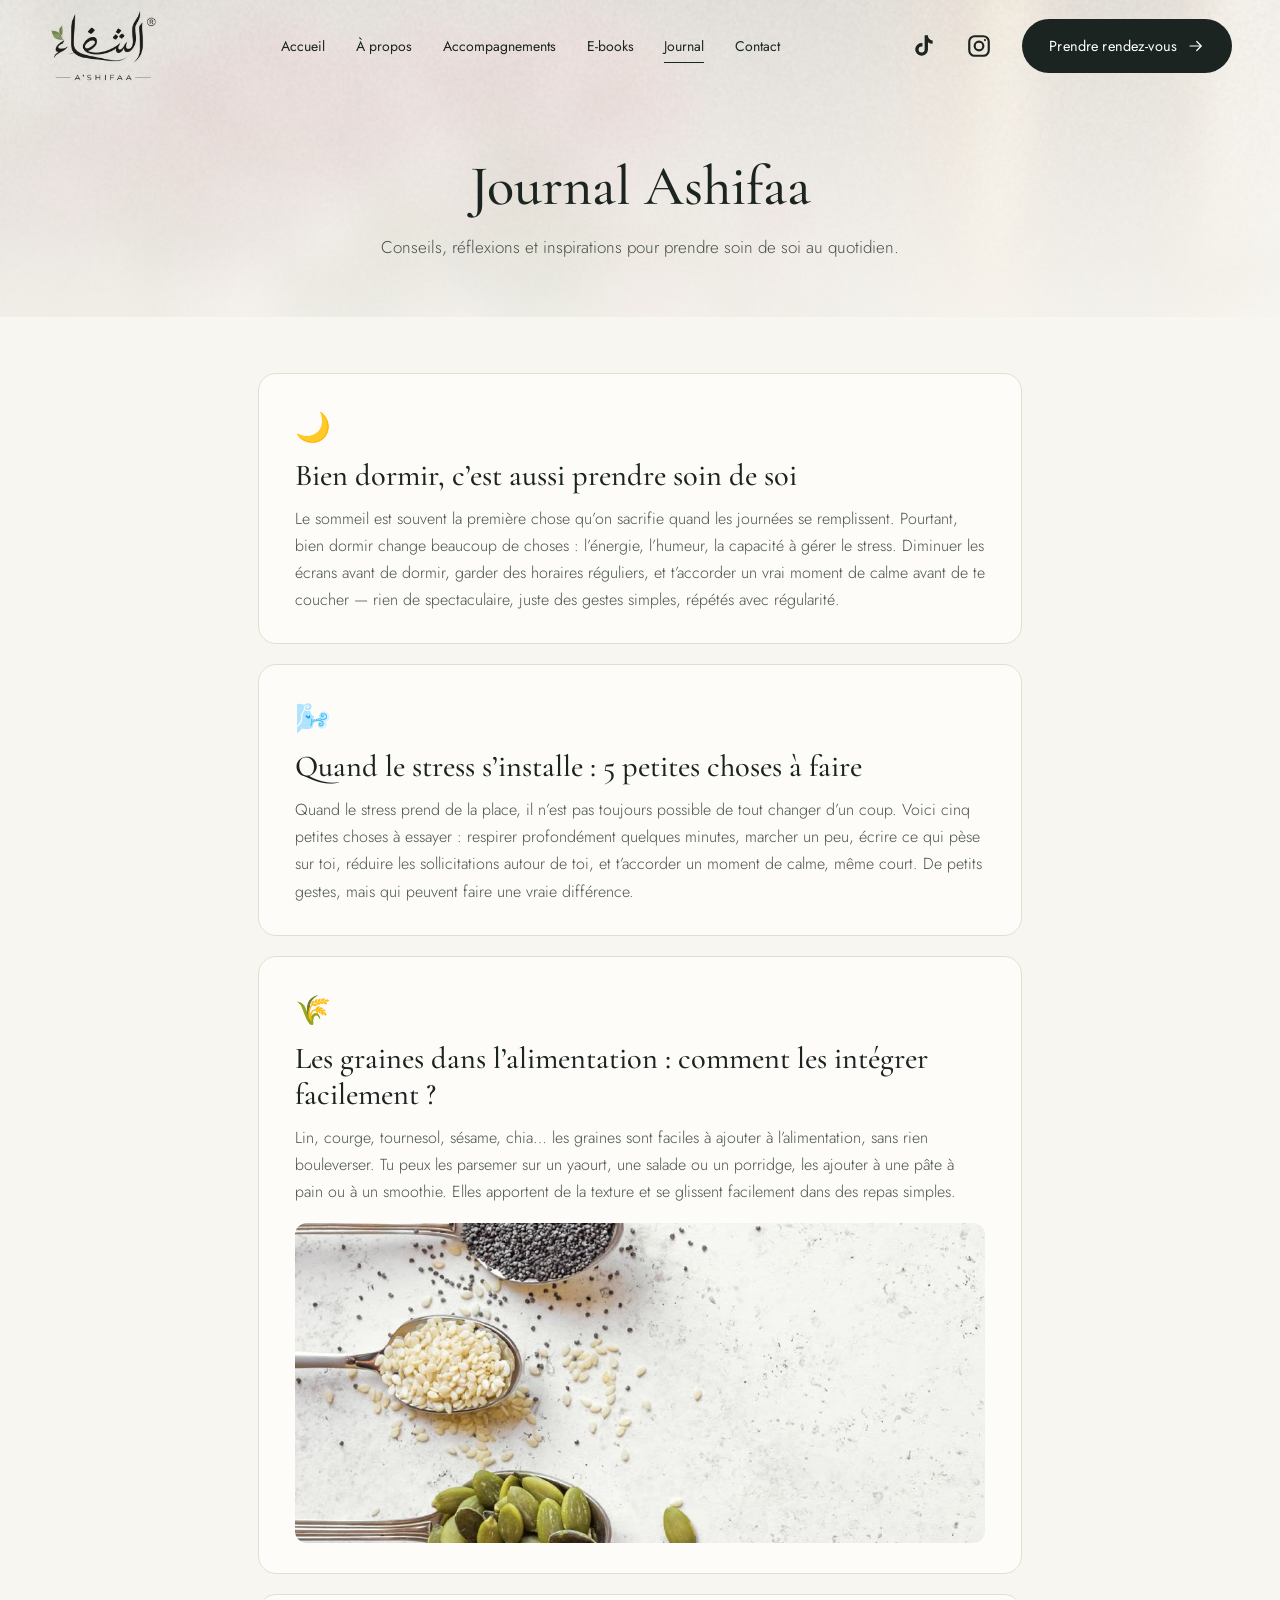
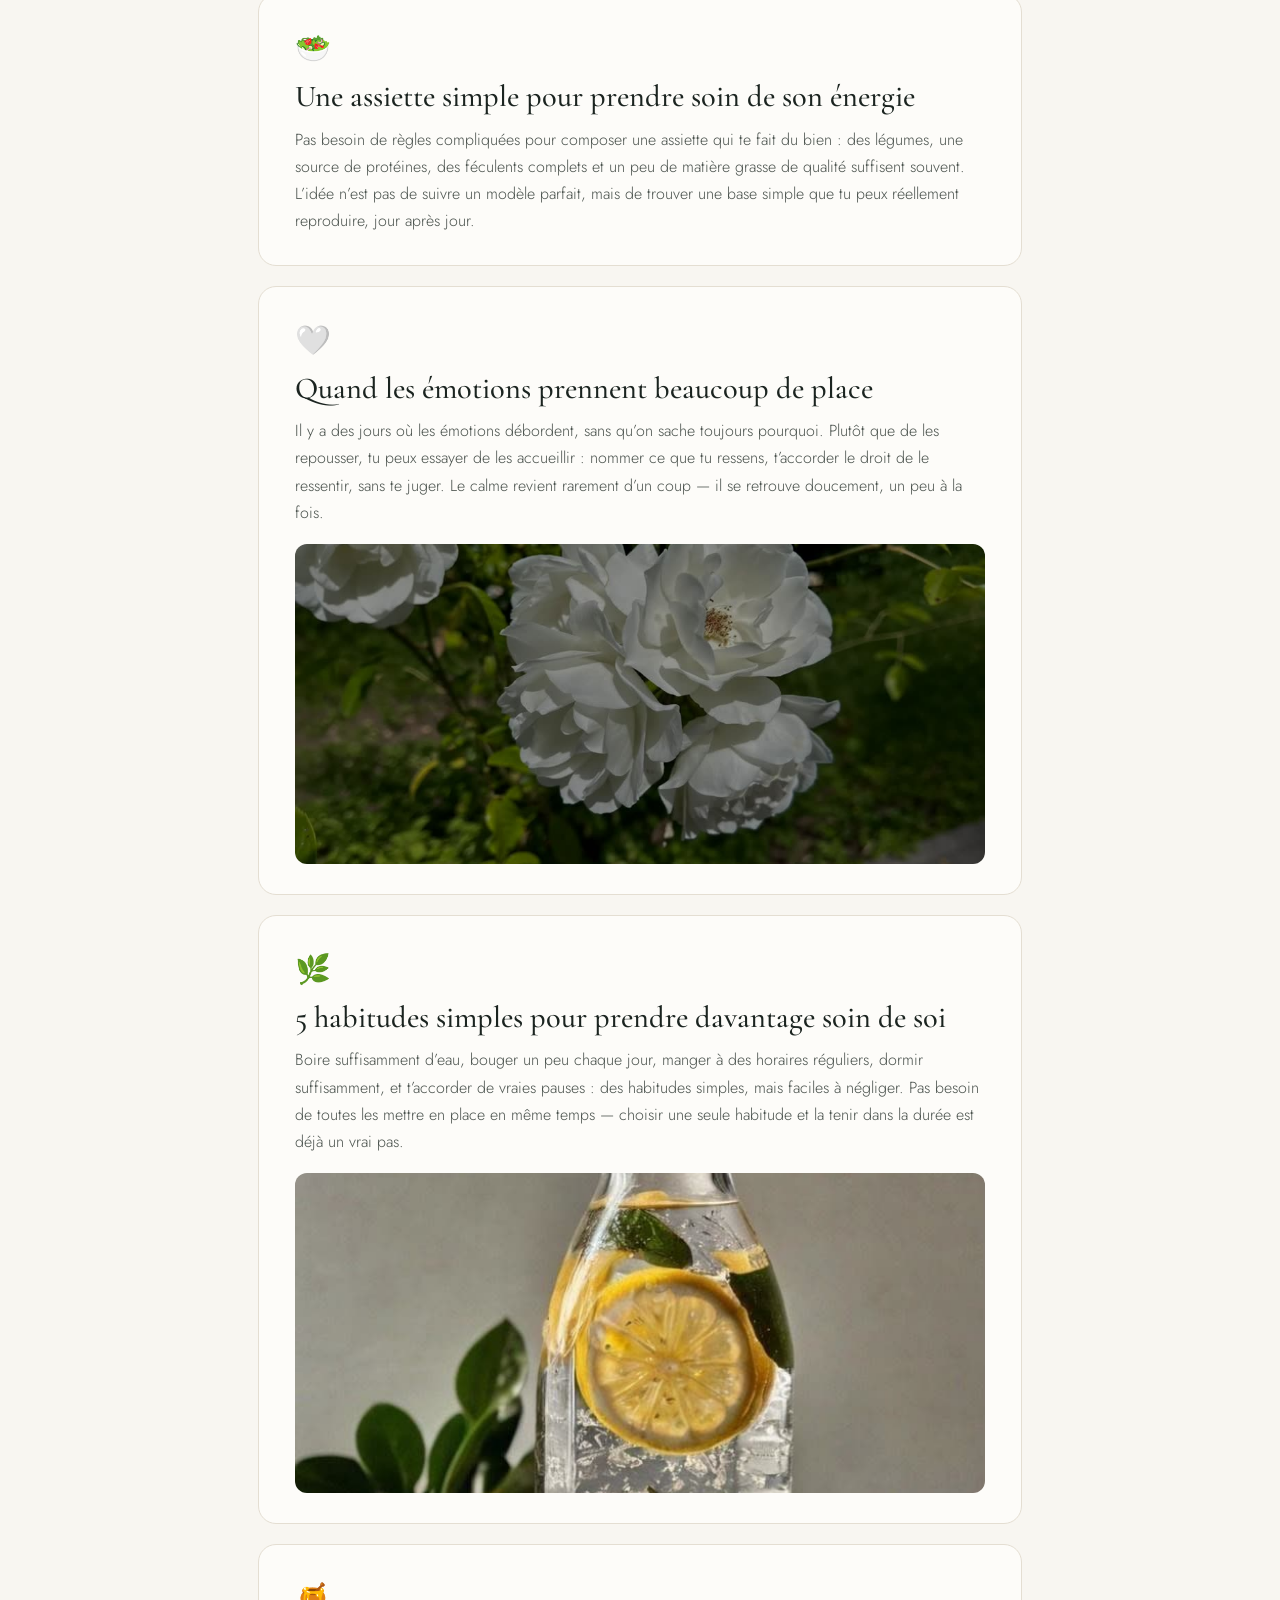
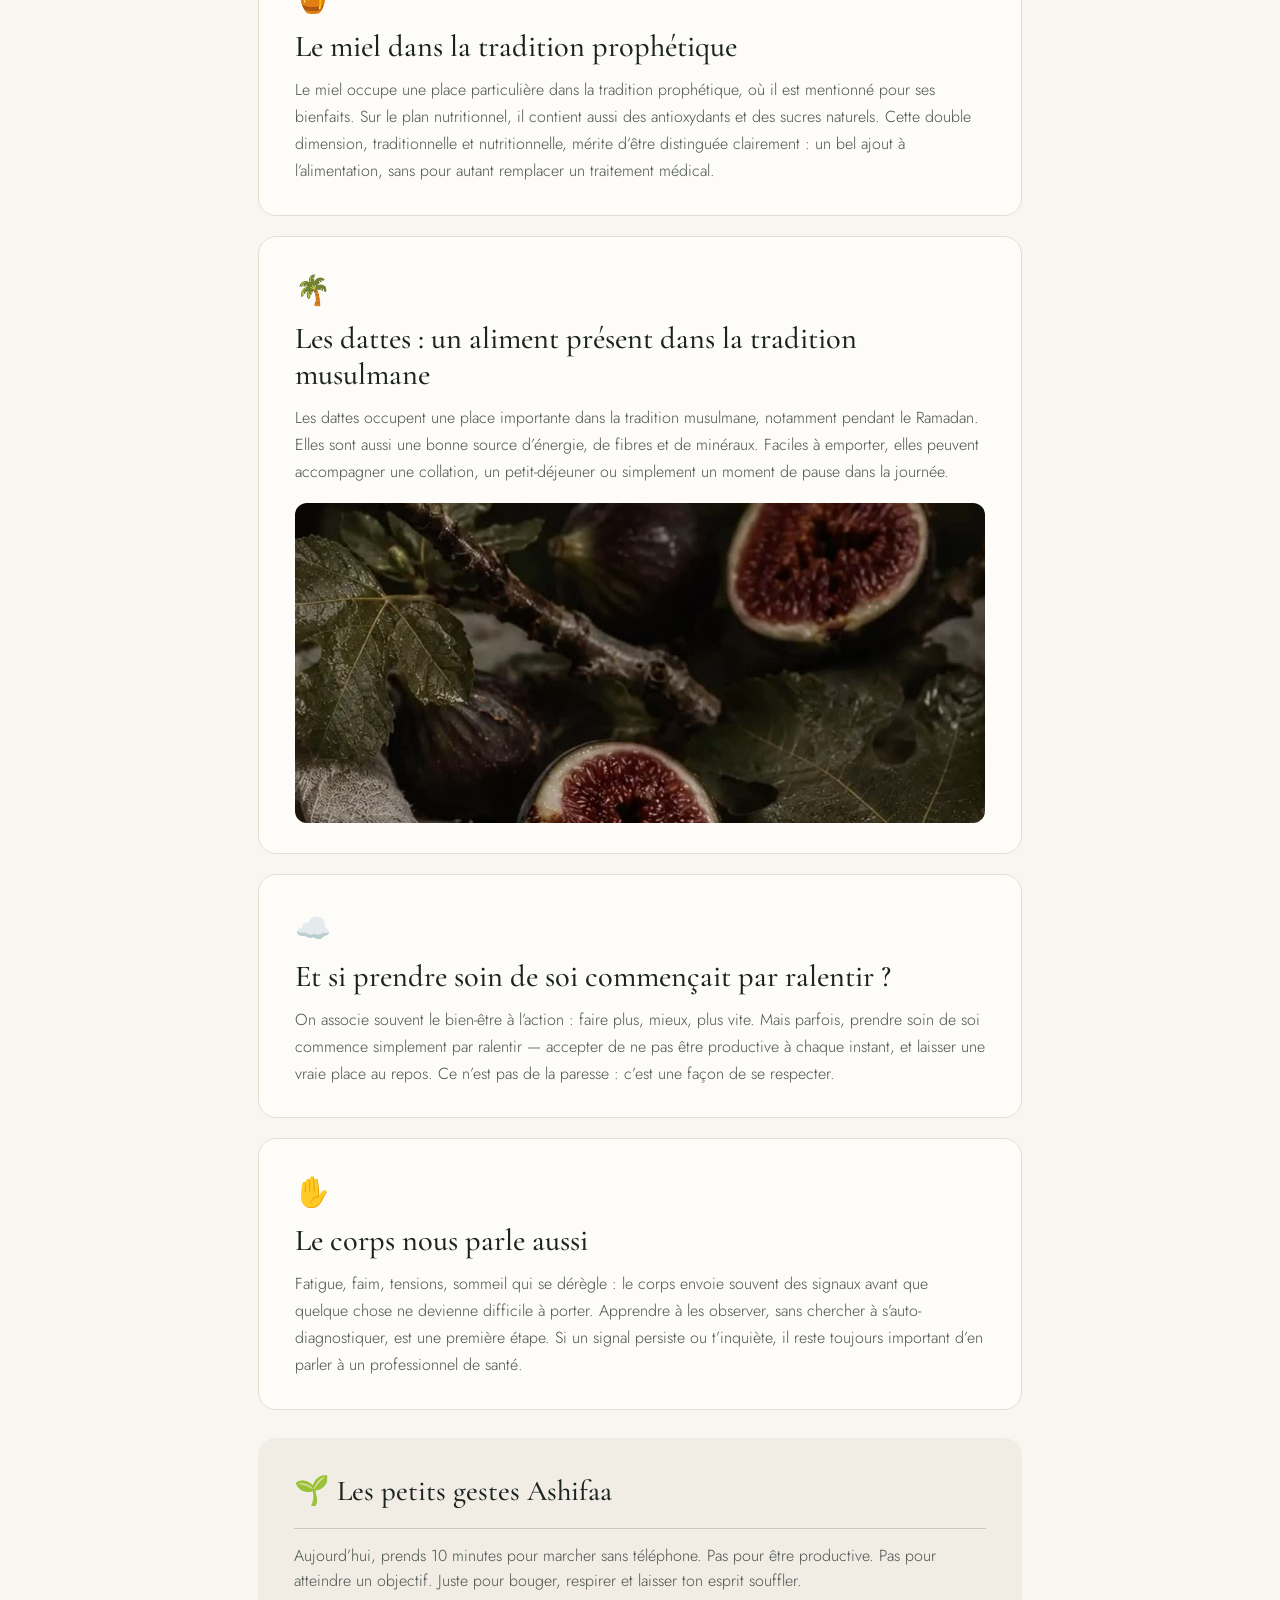
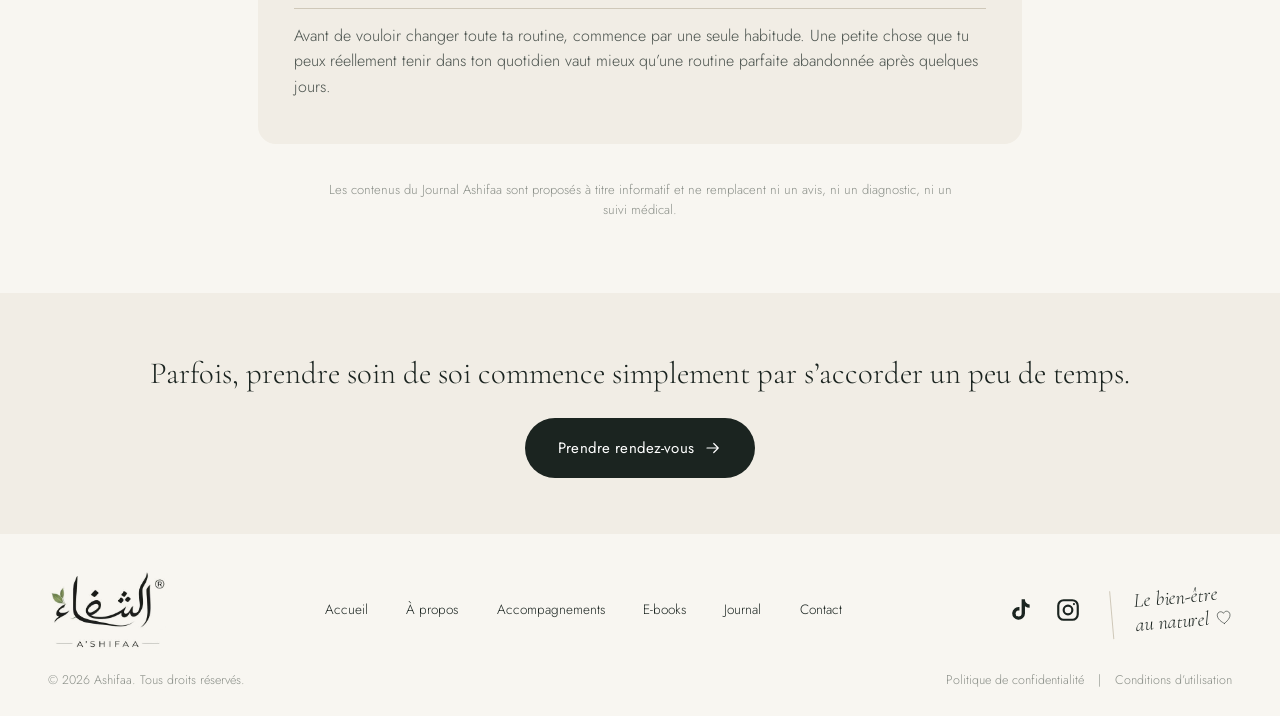
==== journal.html @ 9ef180a4 "Refonte inspirée des retours cliente : pages intérieures, journal, tarifs retirés, à distance unique" ====
<!DOCTYPE html>
<html lang="fr">
<head>
  <meta charset="utf-8">
  <meta name="viewport" content="width=device-width, initial-scale=1">
  <title>Journal — A'SHIFAA</title>
  <meta name="description" content="Conseils, réflexions et petits gestes pour prendre soin de soi au quotidien.">
  <meta name="theme-color" content="#f8f6f1">
  <meta property="og:type" content="website">
  <meta property="og:locale" content="fr_FR">
  <meta property="og:title" content="Journal — A'SHIFAA">
  <meta property="og:description" content="Et si prendre soin de toi commençait ici ? Un espace de bien-être féminin inspiré par la foi et la médecine prophétique.">
  <meta property="og:image" content="Assets/web/hero-wall-m.jpg">
  <link rel="icon" href="Assets/web/logo.png">
  <link rel="preconnect" href="https://fonts.googleapis.com">
  <link rel="preconnect" href="https://fonts.gstatic.com" crossorigin>
  <link href="https://fonts.googleapis.com/css2?family=Cormorant+Garamond:ital,wght@0,400;0,500;0,600;1,400;1,500&family=Jost:wght@300;400;500&display=swap" rel="stylesheet">
  <link rel="stylesheet" href="css/style.css">
  <script>document.documentElement.classList.add('js')</script>
</head>
<body>

<!-- Sprite d'icônes minimalistes (trait fin) -->
<svg width="0" height="0" style="position:absolute" aria-hidden="true" focusable="false">
  <defs>
    <symbol id="i-leaf" viewBox="0 0 48 48" fill="none" stroke="currentColor" stroke-width="1.5" stroke-linecap="round" stroke-linejoin="round"><path d="M38 8C20 8 9 17 9 29c0 4 2 8 5 10 12 0 24-8 24-31z"/><path d="M12 38C18 26 26 18 34 13"/><path d="M22 24l-2-6M26 20l5-1"/></symbol>
    <symbol id="i-lotus" viewBox="0 0 48 48" fill="none" stroke="currentColor" stroke-width="1.5" stroke-linecap="round" stroke-linejoin="round"><path d="M24 36c-5-3-8-8-8-14 3 1 6 4 8 8 2-4 5-7 8-8 0 6-3 11-8 14z"/><path d="M24 30c-2-6-1-12 0-18 1 6 2 12 0 18z"/><path d="M16 22c-4 0-8 2-11 6 4 4 9 6 15 6M32 22c4 0 8 2 11 6-4 4-9 6-15 6"/></symbol>
    <symbol id="i-moon" viewBox="0 0 48 48" fill="none" stroke="currentColor" stroke-width="1.5" stroke-linecap="round" stroke-linejoin="round"><path d="M32 9c-9 2-15 9-15 18 0 8 6 14 14 14 4 0 7-1 10-3-3 1-6 1-9 0C23 36 19 30 20 23c1-6 5-11 12-14z"/></symbol>
    <symbol id="i-heart" viewBox="0 0 48 48" fill="none" stroke="currentColor" stroke-width="1.5" stroke-linecap="round" stroke-linejoin="round"><path d="M24 40S7 30 7 18c0-6 4-10 9-10 3.500 0 6.500 2 8 5 1.500-3 4.500-5 8-5 5 0 9 4 9 10 0 12-17 22-17 22z"/></symbol>
    <symbol id="i-diamond" viewBox="0 0 48 48" fill="none" stroke="currentColor" stroke-width="1.5" stroke-linecap="round" stroke-linejoin="round"><path d="M14 8h20l8 11-18 22L6 19z"/><path d="M6 19h36M18 8l-4 11 10 22 10-22-4-11M14 19l10 22"/></symbol>
    <symbol id="i-pin" viewBox="0 0 48 48" fill="none" stroke="currentColor" stroke-width="1.5" stroke-linecap="round" stroke-linejoin="round"><path d="M24 44S10 30 10 20a14 14 0 0128 0c0 10-14 24-14 24z"/><circle cx="24" cy="20" r="5"/></symbol>
    <symbol id="i-arrow" viewBox="0 0 24 24" fill="none" stroke="currentColor" stroke-width="1.6" stroke-linecap="round" stroke-linejoin="round"><path d="M4 12h15M13 6l6 6-6 6"/></symbol>
    <symbol id="i-chev-l" viewBox="0 0 24 24" fill="none" stroke="currentColor" stroke-width="1.6" stroke-linecap="round" stroke-linejoin="round"><path d="M15 5l-7 7 7 7"/></symbol>
    <symbol id="i-chev-r" viewBox="0 0 24 24" fill="none" stroke="currentColor" stroke-width="1.6" stroke-linecap="round" stroke-linejoin="round"><path d="M9 5l7 7-7 7"/></symbol>
    <symbol id="i-play" viewBox="0 0 24 24" fill="none" stroke="currentColor" stroke-width="1.4" stroke-linecap="round" stroke-linejoin="round"><circle cx="12" cy="12" r="10"/><path d="M10 8.500l5 3.500-5 3.500z" fill="currentColor"/></symbol>
    <symbol id="i-check" viewBox="0 0 24 24" fill="none" stroke="currentColor" stroke-width="2" stroke-linecap="round" stroke-linejoin="round"><path d="M5 12.500l4.500 4.500L19 7.500"/></symbol>
    <symbol id="i-tiktok" viewBox="0 0 24 24" fill="currentColor"><path d="M16.600 2h-3.100v13.200a2.800 2.800 0 11-2.800-2.800c.3 0 .6 0 .8.100V9.300a5.900 5.900 0 105.100 5.900V8.600a7.500 7.500 0 004.300 1.400V6.900a4.400 4.400 0 01-4.300-4.900z"/></symbol>
    <symbol id="i-instagram" viewBox="0 0 24 24" fill="none" stroke="currentColor" stroke-width="2" stroke-linecap="round" stroke-linejoin="round"><rect x="3" y="3" width="18" height="18" rx="5"/><circle cx="12" cy="12" r="4"/><circle cx="17.500" cy="6.500" r="1" fill="currentColor" stroke="none"/></symbol>
    <symbol id="i-star" viewBox="0 0 24 24" fill="currentColor"><path d="M12 2.500l2.900 6.100 6.600.8-4.900 4.600 1.300 6.600L12 17.300l-5.900 3.300 1.300-6.600L2.500 9.400l6.600-.8z"/></symbol>
  </defs>
</svg>

<a class="skip-link" href="#contenu">Aller au contenu</a>

<!-- ================= HEADER ================= -->
<header class="site-header" id="header">
  <div class="header__inner">
    <a class="brand" href="index.html" aria-label="A'SHIFAA — retour à l'accueil">
      <img src="Assets/web/logo.png" alt="A'SHIFAA" width="365" height="256">
    </a>

    <nav class="nav" id="nav" aria-label="Navigation principale">
      <ul class="nav__list">
        <li><a href="index.html">Accueil</a></li>
        <li><a href="a-propos.html">À propos</a></li>
        <li><a href="accompagnements.html">Accompagnements</a></li>
        <li><a href="ebooks.html">E-books</a></li>
        <li><a href="journal.html" class="is-active" aria-current="page">Journal</a></li>
        <li><a href="contact.html">Contact</a></li>
      </ul>
      <a class="btn btn--dark nav__cta" href="index.html#rendez-vous">Prendre rendez-vous <svg class="ico" aria-hidden="true"><use href="#i-arrow"/></svg></a>
    </nav>

    <div class="header__right">
      <a class="social" href="https://www.tiktok.com/" target="_blank" rel="noopener" aria-label="TikTok"><svg class="ico" aria-hidden="true"><use href="#i-tiktok"/></svg></a>
      <a class="social" href="https://www.instagram.com/" target="_blank" rel="noopener" aria-label="Instagram"><svg class="ico" aria-hidden="true"><use href="#i-instagram"/></svg></a>
      <a class="btn btn--dark header__cta" href="index.html#rendez-vous">Prendre rendez-vous <svg class="ico" aria-hidden="true"><use href="#i-arrow"/></svg></a>
      <button class="burger" id="burger" type="button" aria-label="Ouvrir le menu" aria-expanded="false" aria-controls="nav">
        <span></span><span></span><span></span>
      </button>
    </div>
  </div>
</header>

<main id="contenu">
<section class="page-hero">
  <img class="page-hero__bg" src="Assets/web/fleurs-floues.jpg" alt="">
  <h1>Journal Ashifaa</h1>
  <p>Conseils, réflexions et inspirations pour prendre soin de soi au quotidien.</p>
</section>
<div class="container page page--narrow">
<div class="articles"><article class="article reveal" id="sommeil"><span class="article__emoji" aria-hidden="true">🌙</span><h2>Bien dormir, c’est aussi prendre soin de soi</h2><p>Le sommeil est souvent la première chose qu’on sacrifie quand les journées se remplissent. Pourtant, bien dormir change beaucoup de choses : l’énergie, l’humeur, la capacité à gérer le stress. Diminuer les écrans avant de dormir, garder des horaires réguliers, et t’accorder un vrai moment de calme avant de te coucher — rien de spectaculaire, juste des gestes simples, répétés avec régularité.</p></article><article class="article reveal" id="stress"><span class="article__emoji" aria-hidden="true">🌬️</span><h2>Quand le stress s’installe : 5 petites choses à faire</h2><p>Quand le stress prend de la place, il n’est pas toujours possible de tout changer d’un coup. Voici cinq petites choses à essayer : respirer profondément quelques minutes, marcher un peu, écrire ce qui pèse sur toi, réduire les sollicitations autour de toi, et t’accorder un moment de calme, même court. De petits gestes, mais qui peuvent faire une vraie différence.</p></article><article class="article reveal" id="graines"><span class="article__emoji" aria-hidden="true">🌾</span><h2>Les graines dans l’alimentation : comment les intégrer facilement ?</h2><p>Lin, courge, tournesol, sésame, chia… les graines sont faciles à ajouter à l’alimentation, sans rien bouleverser. Tu peux les parsemer sur un yaourt, une salade ou un porridge, les ajouter à une pâte à pain ou à un smoothie. Elles apportent de la texture et se glissent facilement dans des repas simples.</p><img src="Assets/web/graines-cuilleres.jpg" alt="" loading="lazy"></article><article class="article reveal" id="assiette"><span class="article__emoji" aria-hidden="true">🥗</span><h2>Une assiette simple pour prendre soin de son énergie</h2><p>Pas besoin de règles compliquées pour composer une assiette qui te fait du bien : des légumes, une source de protéines, des féculents complets et un peu de matière grasse de qualité suffisent souvent. L’idée n’est pas de suivre un modèle parfait, mais de trouver une base simple que tu peux réellement reproduire, jour après jour.</p></article><article class="article reveal" id="emotions"><span class="article__emoji" aria-hidden="true">🤍</span><h2>Quand les émotions prennent beaucoup de place</h2><p>Il y a des jours où les émotions débordent, sans qu’on sache toujours pourquoi. Plutôt que de les repousser, tu peux essayer de les accueillir : nommer ce que tu ressens, t’accorder le droit de le ressentir, sans te juger. Le calme revient rarement d’un coup — il se retrouve doucement, un peu à la fois.</p><img src="Assets/web/roses-blanches.jpg" alt="" loading="lazy"></article><article class="article reveal" id="habitudes"><span class="article__emoji" aria-hidden="true">🌿</span><h2>5 habitudes simples pour prendre davantage soin de soi</h2><p>Boire suffisamment d’eau, bouger un peu chaque jour, manger à des horaires réguliers, dormir suffisamment, et t’accorder de vraies pauses : des habitudes simples, mais faciles à négliger. Pas besoin de toutes les mettre en place en même temps — choisir une seule habitude et la tenir dans la durée est déjà un vrai pas.</p><img src="Assets/web/eau-citron.jpg" alt="" loading="lazy"></article><article class="article reveal" id="miel"><span class="article__emoji" aria-hidden="true">🍯</span><h2>Le miel dans la tradition prophétique</h2><p>Le miel occupe une place particulière dans la tradition prophétique, où il est mentionné pour ses bienfaits. Sur le plan nutritionnel, il contient aussi des antioxydants et des sucres naturels. Cette double dimension, traditionnelle et nutritionnelle, mérite d’être distinguée clairement : un bel ajout à l’alimentation, sans pour autant remplacer un traitement médical.</p></article><article class="article reveal" id="dattes"><span class="article__emoji" aria-hidden="true">🌴</span><h2>Les dattes : un aliment présent dans la tradition musulmane</h2><p>Les dattes occupent une place importante dans la tradition musulmane, notamment pendant le Ramadan. Elles sont aussi une bonne source d’énergie, de fibres et de minéraux. Faciles à emporter, elles peuvent accompagner une collation, un petit-déjeuner ou simplement un moment de pause dans la journée.</p><img src="Assets/web/figues.jpg" alt="" loading="lazy"></article><article class="article reveal" id="ralentir"><span class="article__emoji" aria-hidden="true">☁️</span><h2>Et si prendre soin de soi commençait par ralentir ?</h2><p>On associe souvent le bien-être à l’action : faire plus, mieux, plus vite. Mais parfois, prendre soin de soi commence simplement par ralentir — accepter de ne pas être productive à chaque instant, et laisser une vraie place au repos. Ce n’est pas de la paresse : c’est une façon de se respecter.</p></article><article class="article reveal" id="corps"><span class="article__emoji" aria-hidden="true">✋</span><h2>Le corps nous parle aussi</h2><p>Fatigue, faim, tensions, sommeil qui se dérègle : le corps envoie souvent des signaux avant que quelque chose ne devienne difficile à porter. Apprendre à les observer, sans chercher à s’auto-diagnostiquer, est une première étape. Si un signal persiste ou t’inquiète, il reste toujours important d’en parler à un professionnel de santé.</p></article></div>
<section class="gestes reveal" aria-labelledby="gestes-t"><h2 id="gestes-t">🌱 Les petits gestes Ashifaa</h2>
<p>Aujourd’hui, prends 10 minutes pour marcher sans téléphone. Pas pour être productive. Pas pour atteindre un objectif. Juste pour bouger, respirer et laisser ton esprit souffler.</p>
<p>Avant de vouloir changer toute ta routine, commence par une seule habitude. Une petite chose que tu peux réellement tenir dans ton quotidien vaut mieux qu’une routine parfaite abandonnée après quelques jours.</p></section>
<p class="disclaimer">Les contenus du Journal Ashifaa sont proposés à titre informatif et ne remplacent ni un avis, ni un diagnostic, ni un suivi médical.</p>
</div><section class="cta-band"><p class="reveal">Parfois, prendre soin de soi commence simplement par s’accorder un peu de temps.</p><a class="btn btn--dark btn--lg" href="index.html#rendez-vous">Prendre rendez-vous <svg class="ico" aria-hidden="true"><use href="#i-arrow"/></svg></a></section>
</main>

<!-- ================= FOOTER ================= -->
<footer class="footer" id="contact">
  <div class="footer__top container">
    <a class="brand brand--footer" href="index.html" aria-label="A'SHIFAA — retour à l'accueil">
      <img src="Assets/web/logo.png" alt="A'SHIFAA" width="365" height="256" loading="lazy">
    </a>
    <nav class="footer__nav" aria-label="Navigation du pied de page">
      <a href="index.html">Accueil</a>
      <a href="a-propos.html">À propos</a>
      <a href="accompagnements.html">Accompagnements</a>
      <a href="ebooks.html">E-books</a>
      <a href="journal.html">Journal</a>
      <a href="contact.html">Contact</a>
    </nav>
    <div class="footer__right">
      <div class="footer__social">
        <a class="social" href="https://www.tiktok.com/" target="_blank" rel="noopener" aria-label="TikTok"><svg class="ico" aria-hidden="true"><use href="#i-tiktok"/></svg></a>
        <a class="social" href="https://www.instagram.com/" target="_blank" rel="noopener" aria-label="Instagram"><svg class="ico" aria-hidden="true"><use href="#i-instagram"/></svg></a>
      </div>
      <p class="footer__tag">Le bien-être<br>au naturel <svg class="ico ico--heart" aria-hidden="true"><use href="#i-heart"/></svg></p>
    </div>
  </div>
  <div class="footer__bottom container">
    <p>© 2026 Ashifaa. Tous droits réservés.</p>
    <p class="footer__legal"><a href="#">Politique de confidentialité</a><span aria-hidden="true">|</span><a href="#">Conditions d’utilisation</a></p>
  </div>
</footer>

<script src="js/main.js"></script>
</body>
</html>
---- css/style.css ----
/* ==========================================================
   A'SHIFAA — Homepage
   Palette ivoire / vert forêt / noir doux. Serif + sans.
   ========================================================== */
:root {
  --ivory: #f8f6f1;
  --paper: #fdfcf9;
  --beige: #f1ede5;
  --beige-2: #e7e1d5;
  --line: #e4ded2;
  --line-2: #cfc8b9;
  --ink: #1b2420;          /* noir doux teinté vert */
  --ink-2: #4a524d;
  --muted: #8a8f88;
  --forest: #243a2c;       /* vert profond */
  --forest-2: #35523f;
  --leaf: #5b7a4f;

  --serif: "Cormorant Garamond", "Playfair Display", Georgia, serif;
  --sans: "Jost", "Helvetica Neue", Arial, sans-serif;

  --header-h: 92px;
  --header-h-s: 66px;
  --radius: 10px;
  --ease: cubic-bezier(.22, .61, .36, 1);
  --max: 1320px;
  --gut: clamp(18px, 4vw, 48px);
}

*, *::before, *::after { box-sizing: border-box; }
html { scroll-behavior: smooth; scroll-padding-top: 84px; -webkit-text-size-adjust: 100%; }
body {
  margin: 0; background: var(--ivory); color: var(--ink);
  font-family: var(--sans); font-weight: 300; font-size: 16px; line-height: 1.6;
  overflow-x: hidden; -webkit-font-smoothing: antialiased;
}
img { max-width: 100%; display: block; }
a { color: inherit; text-decoration: none; }
ul, ol { list-style: none; margin: 0; padding: 0; }
h1, h2, h3, p, blockquote { margin: 0; }
button { font: inherit; color: inherit; cursor: pointer; }
:focus-visible { outline: 2px solid var(--forest-2); outline-offset: 3px; border-radius: 4px; }

.container { width: 100%; max-width: var(--max); margin-inline: auto; padding-inline: var(--gut); }
.skip-link { position: absolute; left: 12px; top: -60px; background: var(--forest); color: #fff; padding: 10px 16px; border-radius: 6px; z-index: 200; transition: top .3s; }
.skip-link:focus { top: 12px; }

/* ---------- Icônes ---------- */
.ico { width: 18px; height: 18px; flex: none; }
.ico--lg { width: 38px; height: 38px; stroke-width: 1.2; }
.ico--xl { width: 54px; height: 54px; stroke-width: 1.1; color: var(--ink); transition: transform .5s var(--ease); }
.ico--play { width: 26px; height: 26px; }
.ico--heart { width: 18px; height: 18px; display: inline; vertical-align: -3px; }

/* ---------- Boutons ---------- */
.btn {
  display: inline-flex; align-items: center; justify-content: center; gap: 10px;
  padding: 13px 26px; border-radius: 999px; border: 1px solid transparent;
  font-size: 14.5px; font-weight: 400; letter-spacing: .01em; white-space: nowrap;
  transition: background .4s var(--ease), color .4s var(--ease), border-color .4s var(--ease), transform .4s var(--ease), box-shadow .4s var(--ease);
}
.btn .ico { transition: transform .4s var(--ease); }
.btn:hover .ico:not(.ico--play) { transform: translateX(4px); }
.btn--dark { background: var(--ink); color: #fff; }
.btn--dark:hover { background: var(--forest); box-shadow: 0 8px 22px -10px rgba(36, 58, 44, .6); transform: translateY(-1px); }
.btn--outline { border-color: var(--ink); background: rgba(255, 255, 255, .35); }
.btn--outline:hover { background: var(--ink); color: #fff; }
.btn--soft { background: var(--beige); color: var(--ink); border-radius: 12px; }
.btn--soft:hover { background: var(--beige-2); }
.btn--lg { padding: 17px 32px; font-size: 15px; }
.btn--block { width: 100%; }
.btn:disabled { opacity: .45; cursor: not-allowed; transform: none; box-shadow: none; }

/* ---------- HEADER ---------- */
.site-header {
  position: fixed; inset: 0 0 auto 0; z-index: 100; height: var(--header-h);
  transition: height .45s var(--ease), background .45s var(--ease), box-shadow .45s var(--ease), backdrop-filter .45s var(--ease);
}
.site-header.is-scrolled {
  height: var(--header-h-s);
  background: rgba(253, 252, 249, .82);
  -webkit-backdrop-filter: blur(14px); backdrop-filter: blur(14px);
  box-shadow: 0 1px 0 var(--line);
}
.header__inner { height: 100%; max-width: 1480px; margin: 0 auto; padding-inline: var(--gut); display: flex; align-items: center; gap: 28px; }
.brand { display: block; flex: none; }
.brand img { height: 78px; width: auto; transition: height .45s var(--ease); }
.site-header.is-scrolled .brand img { height: 54px; }
.nav { margin-inline: auto; }
.nav__list { display: flex; gap: clamp(18px, 2.4vw, 38px); }
.nav__list a { position: relative; display: block; padding: 8px 0; font-size: 14px; font-weight: 400; color: var(--ink); }
.nav__list a::after { content: ""; position: absolute; left: 0; right: 0; bottom: 2px; height: 1px; background: var(--ink); transform: scaleX(0); transform-origin: left; transition: transform .45s var(--ease); }
.nav__list a:hover::after, .nav__list a.is-active::after { transform: scaleX(1); }
.nav__cta { display: none; }
.header__right { display: flex; align-items: center; gap: 14px; }
.social { display: grid; place-items: center; width: 42px; height: 42px; border-radius: 50%; transition: background .35s, transform .35s var(--ease); }
.social .ico { width: 26px; height: 26px; }
.social:hover { background: rgba(36, 58, 44, .08); transform: translateY(-2px); }
.header__cta { margin-left: 8px; padding: 14px 26px; }

.burger { display: none; width: 44px; height: 44px; border: 0; background: none; position: relative; }
.burger span { position: absolute; left: 11px; right: 11px; height: 1.5px; background: var(--ink); transition: transform .4s var(--ease), opacity .3s; }
.burger span:nth-child(1) { top: 15px; } .burger span:nth-child(2) { top: 21px; } .burger span:nth-child(3) { top: 27px; }
.burger[aria-expanded="true"] span:nth-child(1) { transform: translateY(6px) rotate(45deg); }
.burger[aria-expanded="true"] span:nth-child(2) { opacity: 0; }
.burger[aria-expanded="true"] span:nth-child(3) { transform: translateY(-6px) rotate(-45deg); }

/* ---------- HERO ---------- */
.hero { position: relative; min-height: min(100vh, 900px); min-height: min(100svh, 900px); display: flex; flex-direction: column; overflow: hidden; background: var(--ivory); isolation: isolate; }
.hero__media { position: absolute; inset: 0; z-index: -2; }
.hero__img {
  position: absolute; right: 0; top: -8%; width: 78%; height: 116%; object-fit: cover; object-position: 40% 40%;
  will-change: transform; transform: translate3d(0, var(--py, 0px), 0) scale(1.04);
  -webkit-mask-image: linear-gradient(90deg, transparent 0, #000 38%); mask-image: linear-gradient(90deg, transparent 0, #000 38%);
  opacity: .95;
}
.hero__veil { position: absolute; inset: 0; background:
  linear-gradient(180deg, rgba(248, 246, 241, .7) 0, rgba(248, 246, 241, 0) 22%),
  linear-gradient(0deg, rgba(248, 246, 241, 1) 0, rgba(248, 246, 241, .85) 12%, rgba(248, 246, 241, 0) 34%); }

.leaves { position: absolute; z-index: -1; pointer-events: none; }
.leaves--left { left: -64px; top: 44%; width: clamp(90px, 10vw, 150px); opacity: .9; }
.leaves--right { right: -50px; bottom: 6%; width: clamp(110px, 15vw, 220px); }
.sway { transform-origin: 0 50%; animation: sway 9s ease-in-out infinite alternate; }
.sway--b { transform-origin: 100% 50%; animation-duration: 11s; }
@keyframes sway { from { transform: rotate(-1.6deg); } to { transform: rotate(1.6deg); } }

.hero__inner { flex: 1; width: 100%; max-width: 1480px; margin-inline: auto; padding: calc(var(--header-h) + 38px) var(--gut) 20px; display: grid; grid-template-columns: minmax(0, 1.3fr) minmax(0, .9fr) minmax(0, .4fr); align-items: center; gap: 20px; position: relative; }
.eyebrow { font-size: 12.5px; letter-spacing: .26em; text-transform: uppercase; font-weight: 400; color: var(--ink); margin-bottom: 20px; }
.hero__title { font-family: var(--serif); font-weight: 500; font-size: clamp(2.4rem, 4.4vw, 4.2rem); line-height: 1.08; letter-spacing: -.005em; color: var(--ink); }
.hero__title .line { display: block; overflow: hidden; padding-bottom: .08em; }
.hero__title .line > span { display: inline-block; transform: translateY(110%); opacity: 0; animation: lineUp 1.1s var(--ease) forwards; animation-delay: var(--d, 0s); }
@keyframes lineUp { to { transform: none; opacity: 1; } }
.hero__desc { margin-top: 24px; font-size: clamp(15px, 1.25vw, 18px); line-height: 1.65; color: var(--ink-2); max-width: 30em; }
.hero__ctas { display: flex; flex-wrap: wrap; align-items: center; gap: 14px; margin-top: 34px; }

.hero__brand { display: grid; place-items: center; align-self: start; padding-top: 3vh; }
.hero__brand img { width: min(100%, 440px); height: auto; opacity: .96; animation: fadeIn 1.6s var(--ease) .6s both; }
.hero__quote-side { font-family: var(--serif); font-style: italic; font-size: clamp(1.3rem, 2vw, 1.9rem); line-height: 1.3; color: var(--ink); align-self: start; justify-self: end; transform: rotate(-6deg); padding-top: 8vh; text-align: left; }

.hero__bottom { width: 100%; max-width: 1480px; margin-inline: auto; padding: 0 var(--gut) 34px; }
.assurances { display: grid; grid-template-columns: repeat(4, minmax(0, 190px)); justify-content: start; padding-left: 0; }
.assurances li { display: flex; flex-direction: column; align-items: center; text-align: center; gap: 10px; padding: 4px 14px; font-size: 13.5px; line-height: 1.35; color: var(--ink); font-weight: 400; position: relative; }
.assurances li + li::before { content: ""; position: absolute; left: 0; top: 14%; bottom: 14%; width: 1px; background: var(--line-2); }
.assurances .ico { color: var(--ink); stroke-width: 1.1; }
.hero__quote { margin-top: 26px; padding-left: 0; width: min(100%, 590px); text-align: center; font-family: var(--serif); font-style: italic; font-size: clamp(1.05rem, 1.5vw, 1.25rem); color: var(--ink-2); }
.hero__quote::after { content: ""; display: block; width: 38px; height: 1px; background: var(--ink); margin: 14px auto 0; }

.reveal-hero { opacity: 0; transform: translateY(18px); animation: riseIn 1s var(--ease) forwards; animation-delay: var(--d, 0s); }
@keyframes riseIn { to { opacity: 1; transform: none; } }
.hero__quote-side.reveal-hero { animation-name: riseInRot; }
@keyframes riseInRot { from { opacity: 0; transform: translateY(18px) rotate(-6deg); } to { opacity: 1; transform: rotate(-6deg); } }
@keyframes fadeIn { from { opacity: 0; } to { opacity: .96; } }

/* ---------- Titres de section ---------- */
.section-title { display: flex; align-items: center; gap: 22px; font-family: var(--sans); font-weight: 400; font-size: 15px; letter-spacing: .3em; text-transform: uppercase; color: var(--ink); margin-bottom: 28px; }
.section-title::after { content: ""; flex: 0 1 60px; height: 1px; background: var(--ink); }

/* ---------- Scroll reveal ---------- */
.js .reveal { opacity: 0; transform: translateY(30px); transition: opacity 1s var(--ease), transform 1s var(--ease); transition-delay: var(--d, 0s); }
.js .reveal.is-in { opacity: 1; transform: none; }

/* ---------- Blocs côte à côte ---------- */
.duo { display: grid; grid-template-columns: minmax(0, 1fr) minmax(0, 1.1fr); gap: clamp(28px, 4vw, 56px); padding-top: 56px; padding-bottom: 8px; align-items: start; }
.duo--b { grid-template-columns: minmax(0, 1.1fr) minmax(0, 1fr); padding-top: 40px; padding-bottom: 56px; align-items: center; }

/* ---------- Accompagnements ---------- */
.cards { display: grid; grid-template-columns: repeat(2, minmax(0, 1fr)); gap: 16px; }
.card { background: var(--paper); border: 1px solid var(--line); border-radius: var(--radius); padding: 30px 18px 28px; text-align: center; transition: transform .45s var(--ease), border-color .45s var(--ease), box-shadow .45s var(--ease); }
.card h3 { font-family: var(--serif); font-weight: 500; font-size: 1.5rem; line-height: 1.15; margin: 14px 0 12px; }
.card p { font-size: 13.5px; line-height: 1.5; color: var(--muted); }
.card:hover { transform: translateY(-5px); border-color: var(--leaf); box-shadow: 0 16px 34px -24px rgba(36, 58, 44, .5); }
.card:hover .ico--xl { transform: translateY(-2px) scale(1.04); }
.accomp .btn--block { margin-top: 16px; padding: 18px; }

/* ---------- Réservation ---------- */
.booking__box { background: var(--paper); border: 1px solid var(--line); border-radius: 14px; padding: 22px; }
.steps { display: flex; gap: 12px; align-items: center; margin-bottom: 18px; padding: 0 4px; flex-wrap: wrap; }
.step { display: flex; align-items: center; gap: 10px; font-size: 13px; color: var(--muted); flex: 1 1 auto; white-space: nowrap; transition: color .4s; }
.step__n { width: 34px; height: 34px; border-radius: 50%; display: grid; place-items: center; background: var(--beige); font-size: 14px; color: var(--ink-2); transition: background .4s, color .4s; flex: none; }
.step.is-active { color: var(--ink); }
.step.is-active .step__n { background: var(--ink); color: #fff; }
.step.is-done { color: var(--ink); }
.step.is-done .step__n { background: var(--forest-2); color: #fff; }

.panel--pick { display: grid; grid-template-columns: minmax(0, 1fr) minmax(0, 1fr); gap: 22px; }
.pick__h { font-size: 13px; font-weight: 500; margin-bottom: 10px; letter-spacing: .01em; }
.pick__h--slots { margin-top: 16px; }

.services { display: flex; flex-direction: column; border: 1px solid var(--line); border-radius: 10px; overflow: hidden; background: #fff; }
.service { display: flex; align-items: center; gap: 12px; width: 100%; padding: 10px 14px 10px 10px; background: transparent; border: 0; border-bottom: 1px solid var(--line); text-align: left; transition: background .35s var(--ease), box-shadow .35s; position: relative; }
.service:last-child { border-bottom: 0; }
.service:hover { background: var(--ivory); }
.service img { width: 54px; height: 54px; border-radius: 8px; object-fit: cover; flex: none; }
.service__info { flex: 1; min-width: 0; display: flex; flex-direction: column; gap: 2px; font-size: 13px; line-height: 1.35; }
.service__info strong { font-weight: 500; }
.service__info span { color: var(--muted); font-size: 12.5px; }
.service__price { font-size: 13.5px; font-weight: 400; }
.service[aria-checked="true"] { background: var(--beige); box-shadow: inset 3px 0 0 var(--forest); }

.cal { border: 1px solid var(--line); border-radius: 10px; padding: 14px 14px 10px; background: #fff; }
.cal__head { display: flex; align-items: center; justify-content: space-between; margin-bottom: 8px; }
.cal__month { font-size: 13.5px; font-weight: 400; text-transform: capitalize; }
.cal__nav { width: 30px; height: 30px; border: 0; background: none; border-radius: 50%; display: grid; place-items: center; transition: background .3s; }
.cal__nav:hover:not(:disabled) { background: var(--beige); }
.cal__nav:disabled { opacity: .25; cursor: not-allowed; }
.cal__dow, .cal__grid { display: grid; grid-template-columns: repeat(7, 1fr); text-align: center; }
.cal__dow span { font-size: 11px; color: var(--muted); padding: 4px 0 6px; }
.cal__day { aspect-ratio: 1; max-height: 36px; margin: 1px auto; width: 100%; max-width: 36px; border: 0; background: none; border-radius: 50%; font-size: 12.5px; transition: background .3s, color .3s; position: relative; }
.cal__day:hover:not(:disabled):not([aria-pressed="true"]) { background: var(--beige); }
.cal__day:disabled { color: #cdc8bd; cursor: default; }
.cal__day.is-today::after { content: ""; position: absolute; left: 50%; bottom: 4px; width: 3px; height: 3px; margin-left: -1.5px; border-radius: 50%; background: var(--leaf); }
.cal__day[aria-pressed="true"] { background: var(--ink); color: #fff; }
.cal__day[aria-pressed="true"]::after { background: #fff; }
.cal__blank { visibility: hidden; }

.slots { display: grid; grid-template-columns: repeat(3, 1fr); gap: 8px; }
.slot { padding: 9px 0; border: 1px solid var(--line-2); border-radius: 8px; background: #fff; font-size: 13px; font-weight: 400; transition: background .3s, color .3s, border-color .3s, transform .3s var(--ease); }
.slot:hover:not(:disabled) { border-color: var(--ink); transform: translateY(-1px); }
.slot[aria-checked="true"] { background: var(--ink); color: #fff; border-color: var(--ink); }
.slot:disabled { opacity: .4; cursor: not-allowed; text-decoration: line-through; }
.slots__hint { grid-column: 1 / -1; font-size: 12.5px; color: var(--muted); }

.booking__recap { font-size: 13px; color: var(--ink-2); margin: 14px 0 10px; min-height: 1.4em; }
.booking__recap--form { margin-top: 0; padding: 10px 14px; background: var(--beige); border-radius: 8px; }
#continueBtn { margin-top: 2px; }

.panel[hidden] { display: none; }
.panel--form { display: grid; gap: 14px; max-width: 560px; margin-inline: auto; }
.field label { display: block; font-size: 13px; font-weight: 400; margin-bottom: 5px; }
.field label span { color: var(--muted); font-weight: 300; }
.field input, .field textarea { width: 100%; padding: 12px 14px; font: inherit; font-size: 15px; background: #fff; border: 1px solid var(--line-2); border-radius: 8px; color: var(--ink); transition: border-color .3s, box-shadow .3s; }
.field input:focus, .field textarea:focus { outline: 0; border-color: var(--forest-2); box-shadow: 0 0 0 3px rgba(53, 82, 63, .14); }
.field.has-error input { border-color: #a4473a; }
.form__error { color: #a4473a; font-size: 13px; min-height: 1.2em; }
.form__actions { display: flex; gap: 12px; justify-content: space-between; flex-wrap: wrap; }
.panel--done { text-align: center; padding: 30px 10px; }
.panel--done:focus { outline: 0; }
.done__icon { width: 56px; height: 56px; border-radius: 50%; background: var(--forest); color: #fff; display: inline-grid; place-items: center; margin-bottom: 14px; }
.done__icon .ico { width: 26px; height: 26px; }
.panel--done h3 { font-family: var(--serif); font-size: 1.8rem; font-weight: 500; margin-bottom: 8px; }
.panel--done p { color: var(--ink-2); margin-bottom: 20px; }

/* ---------- E-books ---------- */
.ebooks { display: grid; grid-template-columns: minmax(0, .9fr) minmax(0, 1.1fr); gap: 20px; align-items: center; }
.ebooks .section-title::after { flex: 1 1 40px; max-width: 110px; }
.lead { font-size: 17px; line-height: 1.55; margin-bottom: 26px; }
.ebooks__shelf { position: relative; height: 340px; background: radial-gradient(ellipse at 40% 30%, #fff 0, var(--beige) 75%); border-radius: 6px; display: flex; align-items: center; justify-content: center; }
.book { position: absolute; width: 44%; aspect-ratio: 3 / 4.15; border-radius: 3px 8px 8px 3px; padding: 9% 7%; text-align: center; display: flex; flex-direction: column; align-items: center; justify-content: flex-start; box-shadow: -3px 0 0 rgba(0, 0, 0, .06) inset, 0 22px 30px -14px rgba(40, 34, 20, .45); transition: transform .6s var(--ease); font-family: var(--serif); color: #5a4d3b; }
.book__title { font-size: clamp(1.15rem, 2.1vw, 1.7rem); line-height: 1.12; margin-top: 12%; }
.book__sub { font-family: var(--sans); font-size: 7.5px; letter-spacing: .18em; text-transform: uppercase; margin-top: 14px; opacity: .75; }
.book .ico { width: 30px; height: 30px; margin-top: auto; opacity: .7; }
.book--1 { left: 8%; top: 8%; background: linear-gradient(135deg, #cfc4b0, #e6dece 60%, #d8ceba); transform: rotate(-2deg); z-index: 1; }
.book--2 { right: 7%; top: 22%; background: linear-gradient(135deg, #efe7d8, #f6f0e3); transform: rotate(3deg); z-index: 2; }
.book--2 .book__title { font-style: italic; }
.ebooks__shelf:hover .book--1 { transform: rotate(-3.5deg) translateY(-4px); }
.ebooks__shelf:hover .book--2 { transform: rotate(4.5deg) translateY(-4px); }
.book__price { position: absolute; bottom: 10px; left: 50%; transform: translateX(-50%); font-family: var(--sans); font-size: 12px; background: var(--ink); color: #fff; border-radius: 999px; padding: 3px 12px; }
.book__leaf { position: absolute; width: 34%; right: -10%; top: -9%; pointer-events: none; opacity: .9; }

/* ---------- Témoignages ---------- */
.testi .section-title::after { flex: 1 1 40px; max-width: 110px; }
.testi__wrap { display: flex; align-items: center; gap: 16px; }
.testi__viewport { flex: 1; overflow: hidden; background: var(--beige); border-radius: 10px; }
.testi__track { display: flex; transition: transform .9s var(--ease); }
.testi__slide { flex: 0 0 100%; padding: 34px 28px 28px; text-align: center; }
.testi__slide q { display: block; font-family: var(--serif); font-style: italic; font-size: clamp(1.15rem, 1.6vw, 1.4rem); line-height: 1.45; quotes: none; color: var(--ink-2); }
.stars { display: flex; justify-content: center; gap: 4px; margin: 16px 0 6px; color: var(--ink); }
.stars .ico { width: 17px; height: 17px; }
.testi__name { font-size: 15px; font-weight: 400; }
.round-btn { flex: none; width: 42px; height: 42px; border-radius: 50%; border: 1px solid var(--line-2); background: var(--paper); display: grid; place-items: center; transition: background .35s, color .35s, border-color .35s; }
.round-btn:hover { background: var(--ink); color: #fff; border-color: var(--ink); }
.dots { display: flex; justify-content: center; gap: 9px; margin-top: 20px; }
.dots button { width: 7px; height: 7px; padding: 0; border-radius: 50%; border: 0; background: var(--beige-2); transition: background .4s, transform .4s; position: relative; }
.dots button::before { content: ""; position: absolute; inset: -10px; }
.dots button[aria-selected="true"] { background: var(--ink); transform: scale(1.25); }

/* ---------- Avantages ---------- */
.perks { border-top: 1px solid var(--line); border-bottom: 1px solid var(--line); background: var(--paper); }
.perks__list { display: grid; grid-template-columns: repeat(4, 1fr); padding-block: 26px; }
.perks__list li { display: flex; align-items: center; justify-content: center; gap: 16px; padding: 4px 18px; font-size: 14px; line-height: 1.4; font-weight: 400; position: relative; }
.perks__list li + li::before { content: ""; position: absolute; left: 0; top: 10%; bottom: 10%; width: 1px; background: var(--line); }
.perks__list .ico { transition: transform .5s var(--ease); }
.perks__list li:hover .ico { transform: translateY(-3px); }

/* ---------- Footer ---------- */
.footer { background: var(--ivory); padding-top: 34px; }
.footer__top { display: grid; grid-template-columns: auto 1fr auto; align-items: center; gap: 30px; }
.brand--footer img { height: 84px; }
.footer__nav { display: flex; justify-content: center; flex-wrap: wrap; gap: 14px clamp(18px, 3vw, 40px); font-size: 13.5px; }
.footer__nav a { transition: color .3s; position: relative; }
.footer__nav a:hover { color: var(--leaf); }
.footer__right { display: flex; align-items: center; gap: 22px; }
.footer__social { display: flex; gap: 6px; }
.footer__tag { font-family: var(--serif); font-style: italic; font-size: 1.25rem; line-height: 1.2; transform: rotate(-5deg); padding-left: 22px; border-left: 1px solid var(--line-2); }
.footer__bottom { display: flex; justify-content: space-between; flex-wrap: wrap; gap: 8px 24px; padding-block: 18px 26px; font-size: 12.5px; color: var(--muted); }
.footer__legal { display: flex; gap: 14px; }
.footer__legal a:hover { color: var(--ink); }

/* ==========================================================
   RESPONSIVE
   ========================================================== */
@media (max-width: 1200px) {
  .hero__inner { grid-template-columns: minmax(0, 1.1fr) minmax(0, .9fr); }
  .hero__quote-side { display: none; }
  .nav__list { gap: 18px; }
  .header__cta { padding-inline: 20px; }
}

@media (max-width: 1100px) {
  .duo, .duo--b { grid-template-columns: minmax(0, 1fr); }
  .cards { grid-template-columns: repeat(4, minmax(0, 1fr)); }
  .ebooks { grid-template-columns: minmax(0, .8fr) minmax(0, 1fr); }
}

@media (max-width: 1024px) {
  .header__cta, .social { display: none; }
  .header__right { margin-left: auto; }
  .burger { display: block; }
  .header__inner { gap: 10px; }
  .nav {
    position: fixed; inset: 0; margin: 0; padding: calc(var(--header-h-s) + 28px) var(--gut) 40px;
    background: rgba(253, 252, 249, .97); -webkit-backdrop-filter: blur(16px); backdrop-filter: blur(16px);
    display: flex; flex-direction: column; justify-content: flex-start; gap: 28px; z-index: -1;
    opacity: 0; visibility: hidden; transform: translateY(-14px);
    transition: opacity .45s var(--ease), transform .45s var(--ease), visibility 0s linear .45s;
  }
  .nav.is-open { opacity: 1; visibility: visible; transform: none; transition-delay: 0s; }
  .nav__list { flex-direction: column; gap: 0; }
  .nav__list li { border-bottom: 1px solid var(--line); }
  .nav__list a { font-family: var(--serif); font-size: 1.7rem; padding: 14px 0; font-weight: 500; }
  .nav__list a::after { display: none; }
  .nav__cta { display: inline-flex; align-self: flex-start; }
  body.menu-open { overflow: hidden; }
  .site-header.menu-open { background: rgba(253, 252, 249, .97); }

  .hero__inner { grid-template-columns: 1fr; padding-top: calc(var(--header-h) + 28px); }
  .hero__brand { display: none; }
  .hero__img { width: 100%; opacity: .6; -webkit-mask-image: linear-gradient(90deg, transparent 0, #000 70%); mask-image: linear-gradient(90deg, transparent 0, #000 70%); }
  .assurances { grid-template-columns: repeat(4, 1fr); }
}

@media (max-width: 860px) {
  .cards { grid-template-columns: repeat(2, minmax(0, 1fr)); }
  .ebooks { grid-template-columns: minmax(0, 1fr); }
  .panel--pick { grid-template-columns: minmax(0, 1fr); }
}

@media (max-width: 640px) {
  :root { --header-h: 74px; --header-h-s: 60px; }
  body { font-size: 15.5px; }
  .brand img { height: 56px; }
  .site-header.is-scrolled .brand img { height: 46px; }
  .hero { min-height: 0; }
  .hero__img { width: 100%; height: 100%; top: 0; opacity: .5; -webkit-mask-image: none; mask-image: none; object-position: 50% 30%; }
  .hero__veil { background: linear-gradient(180deg, rgba(248, 246, 241, .78) 0, rgba(248, 246, 241, .55) 45%, rgba(248, 246, 241, 1) 100%); }
  .hero__inner { padding-top: calc(var(--header-h) + 34px); }
  .hero__title { font-size: clamp(2.3rem, 10.5vw, 3rem); }
  .hero__ctas { flex-direction: column; align-items: stretch; }
  .hero__ctas .btn { width: 100%; }
  .assurances { grid-template-columns: repeat(2, 1fr); gap: 20px 0; }
  .assurances li:nth-child(odd)::before { display: none; }
  .assurances li:nth-child(3)::before { display: none; }
  .hero__quote { width: 100%; }
  .section-title { font-size: 13.5px; letter-spacing: .24em; gap: 14px; }
  .cards { gap: 12px; }
  .card { padding: 22px 10px 20px; }
  .card h3 { font-size: 1.25rem; }
  .card p { font-size: 12.5px; }
  .ico--xl { width: 44px; height: 44px; }
  .booking__box { padding: 16px 14px; }
  .steps { gap: 6px; }
  .step { flex-direction: column; gap: 4px; font-size: 11px; white-space: normal; text-align: center; flex: 1; }
  .ebooks__shelf { height: 300px; }
  .testi__wrap { gap: 8px; }
  .round-btn { width: 36px; height: 36px; }
  .testi__slide { padding: 28px 16px 22px; }
  .perks__list { grid-template-columns: repeat(2, 1fr); gap: 20px 0; }
  .perks__list li { flex-direction: column; text-align: center; gap: 8px; font-size: 13px; }
  .perks__list li:nth-child(3)::before { display: none; }
  .footer__top { grid-template-columns: 1fr; justify-items: center; text-align: center; gap: 22px; }
  .footer__right { flex-direction: column; gap: 14px; }
  .footer__tag { border: 0; padding: 0; transform: none; }
  .footer__bottom { flex-direction: column; align-items: center; text-align: center; }
}

@media (max-width: 400px) {
  .cards { grid-template-columns: 1fr; }
  .service img { width: 46px; height: 46px; }
  .step__l { font-size: 10.5px; }
}

/* ---------- Mouvement réduit ---------- */
@media (prefers-reduced-motion: reduce) {
  html { scroll-behavior: auto; }
  *, *::before, *::after { animation-duration: .01ms !important; animation-delay: 0s !important; animation-iteration-count: 1 !important; transition-duration: .01ms !important; transition-delay: 0s !important; }
  .js .reveal { opacity: 1; transform: none; }
  .hero__img { transform: scale(1.04) !important; }
}

/* ==========================================================
   AJOUTS — accueil enrichi + pages intérieures
   ========================================================== */
.center { text-align: center; }
.intro { padding-top: 56px; padding-bottom: 8px; }
.intro__text { max-width: 46em; margin-inline: auto; text-align: center; font-family: var(--serif); font-size: clamp(1.25rem, 2vw, 1.6rem); line-height: 1.5; color: var(--ink-2); }
.approach { padding: 56px 0 8px; }
.approach__inner { text-align: center; }
.approach .section-title { justify-content: center; text-transform: none; letter-spacing: 0; font-family: var(--serif); font-weight: 500; font-size: clamp(1.8rem, 3vw, 2.5rem); }
.approach .section-title::after { display: none; }
.approach .lead { max-width: 44em; margin-inline: auto; color: var(--ink-2); }
.chips { display: flex; flex-wrap: wrap; justify-content: center; gap: 10px; }
.chips li { padding: 9px 20px; background: var(--paper); border: 1px solid var(--line); border-radius: 999px; font-size: 14px; font-weight: 400; }

.intention .section-title { text-transform: none; letter-spacing: 0; font-family: var(--serif); font-weight: 500; font-size: clamp(1.5rem, 2.4vw, 2rem); }
.intention .section-title::after { display: none; }
.intention__list { display: grid; gap: 18px; }
.intention__list h3 { font-family: var(--serif); font-weight: 500; font-size: 1.3rem; margin-bottom: 4px; }
.intention__list p { color: var(--ink-2); font-size: 15px; }

.journal-teaser { padding-top: 24px; padding-bottom: 56px; }
.jcards { display: grid; grid-template-columns: repeat(3, minmax(0, 1fr)); gap: 16px; margin-bottom: 26px; }
.jcard { display: block; background: var(--paper); border: 1px solid var(--line); border-radius: var(--radius); padding: 26px 22px; transition: transform .45s var(--ease), border-color .45s var(--ease), box-shadow .45s var(--ease); }
.jcard:hover { transform: translateY(-4px); border-color: var(--leaf); box-shadow: 0 16px 34px -24px rgba(36, 58, 44, .5); }
.jcard__emoji { font-size: 1.7rem; display: block; margin-bottom: 10px; }
.jcard h3 { font-family: var(--serif); font-weight: 500; font-size: 1.4rem; line-height: 1.2; }

/* ---------- Pages intérieures ---------- */
.page-hero { position: relative; isolation: isolate; text-align: center; padding: calc(var(--header-h) + 64px) var(--gut) 56px; overflow: hidden; background: var(--beige); }
.page-hero__bg { position: absolute; inset: 0; z-index: -2; width: 100%; height: 100%; object-fit: cover; opacity: .55; }
.page-hero::after { content: ""; position: absolute; inset: 0; z-index: -1; background: linear-gradient(180deg, rgba(248,246,241,.55), rgba(248,246,241,.9)); }
.page-hero h1 { font-family: var(--serif); font-weight: 500; font-size: clamp(2.2rem, 4.4vw, 3.6rem); line-height: 1.1; max-width: 18em; margin-inline: auto; }
.page-hero p { max-width: 38em; margin: 16px auto 0; color: var(--ink-2); font-size: 17px; }
.page { padding-block: 56px 72px; }
.page--narrow { max-width: 860px; }
.prose p { font-size: 17px; line-height: 1.75; color: var(--ink-2); margin-bottom: 18px; }
.split { display: grid; grid-template-columns: minmax(0, 1fr) minmax(0, 1fr); gap: clamp(28px, 5vw, 64px); align-items: center; }
.split img { border-radius: 14px; width: 100%; height: 100%; max-height: 520px; object-fit: cover; }
.note { background: var(--beige); border-radius: 12px; padding: 22px 24px; font-size: 15px; color: var(--ink-2); margin-top: 28px; }
.note h2 { font-family: var(--serif); font-weight: 500; font-size: 1.5rem; color: var(--ink); margin-bottom: 8px; }
.disclaimer { font-size: 13px; color: var(--muted); text-align: center; max-width: 50em; margin: 36px auto 0; }

.offers { display: grid; gap: 20px; }
.offer { background: var(--paper); border: 1px solid var(--line); border-radius: 14px; padding: 28px clamp(20px, 3vw, 36px); }
.offer__head { display: flex; justify-content: space-between; align-items: baseline; gap: 14px; flex-wrap: wrap; margin-bottom: 8px; }
.offer h2 { font-family: var(--serif); font-weight: 500; font-size: 1.8rem; line-height: 1.15; }
.offer__tag { font-size: 12.5px; padding: 4px 14px; background: var(--beige); border-radius: 999px; color: var(--ink-2); white-space: nowrap; }
.offer__intro { color: var(--ink-2); margin-bottom: 14px; }
.offer ul { margin: 0 0 16px; padding-left: 1.1em; list-style: disc; color: var(--ink-2); font-size: 15px; }
.offer ul li { margin-bottom: 4px; }
.offer em { display: block; font-size: 14px; color: var(--muted); margin-bottom: 18px; }

.articles { display: grid; gap: 20px; }
.article { background: var(--paper); border: 1px solid var(--line); border-radius: 18px; padding: 30px clamp(20px, 3vw, 36px); scroll-margin-top: 90px; }
.article__emoji { font-size: 1.8rem; display: block; margin-bottom: 8px; }
.article h2 { font-family: var(--serif); font-weight: 500; font-size: clamp(1.5rem, 2.4vw, 1.9rem); line-height: 1.2; margin-bottom: 10px; }
.article p { color: var(--ink-2); font-size: 16px; line-height: 1.7; }
.article img { border-radius: 12px; margin-top: 18px; width: 100%; max-height: 320px; object-fit: cover; }
.gestes { background: var(--beige); border-radius: 18px; padding: 30px clamp(20px, 3vw, 36px); margin-top: 28px; }
.gestes h2 { font-family: var(--serif); font-weight: 500; font-size: 1.8rem; margin-bottom: 14px; }
.gestes p { color: var(--ink-2); padding: 14px 0; border-top: 1px solid var(--line-2); }

.contact-grid { display: grid; grid-template-columns: minmax(0, .8fr) minmax(0, 1.2fr); gap: clamp(28px, 5vw, 64px); }
.contact-list { display: grid; gap: 14px; margin: 22px 0; }
.contact-list a { text-decoration: underline; text-underline-offset: 3px; }
.contact-form { display: grid; gap: 14px; background: var(--paper); border: 1px solid var(--line); border-radius: 14px; padding: 24px; }
.cta-band { text-align: center; padding: 56px var(--gut); background: var(--beige); }
.cta-band p { font-family: var(--serif); font-size: clamp(1.4rem, 2.4vw, 2rem); margin-bottom: 20px; }
.soon { text-align: center; padding: 40px 0; color: var(--ink-2); }

@media (max-width: 860px) {
  .jcards, .split, .contact-grid { grid-template-columns: minmax(0, 1fr); }
}
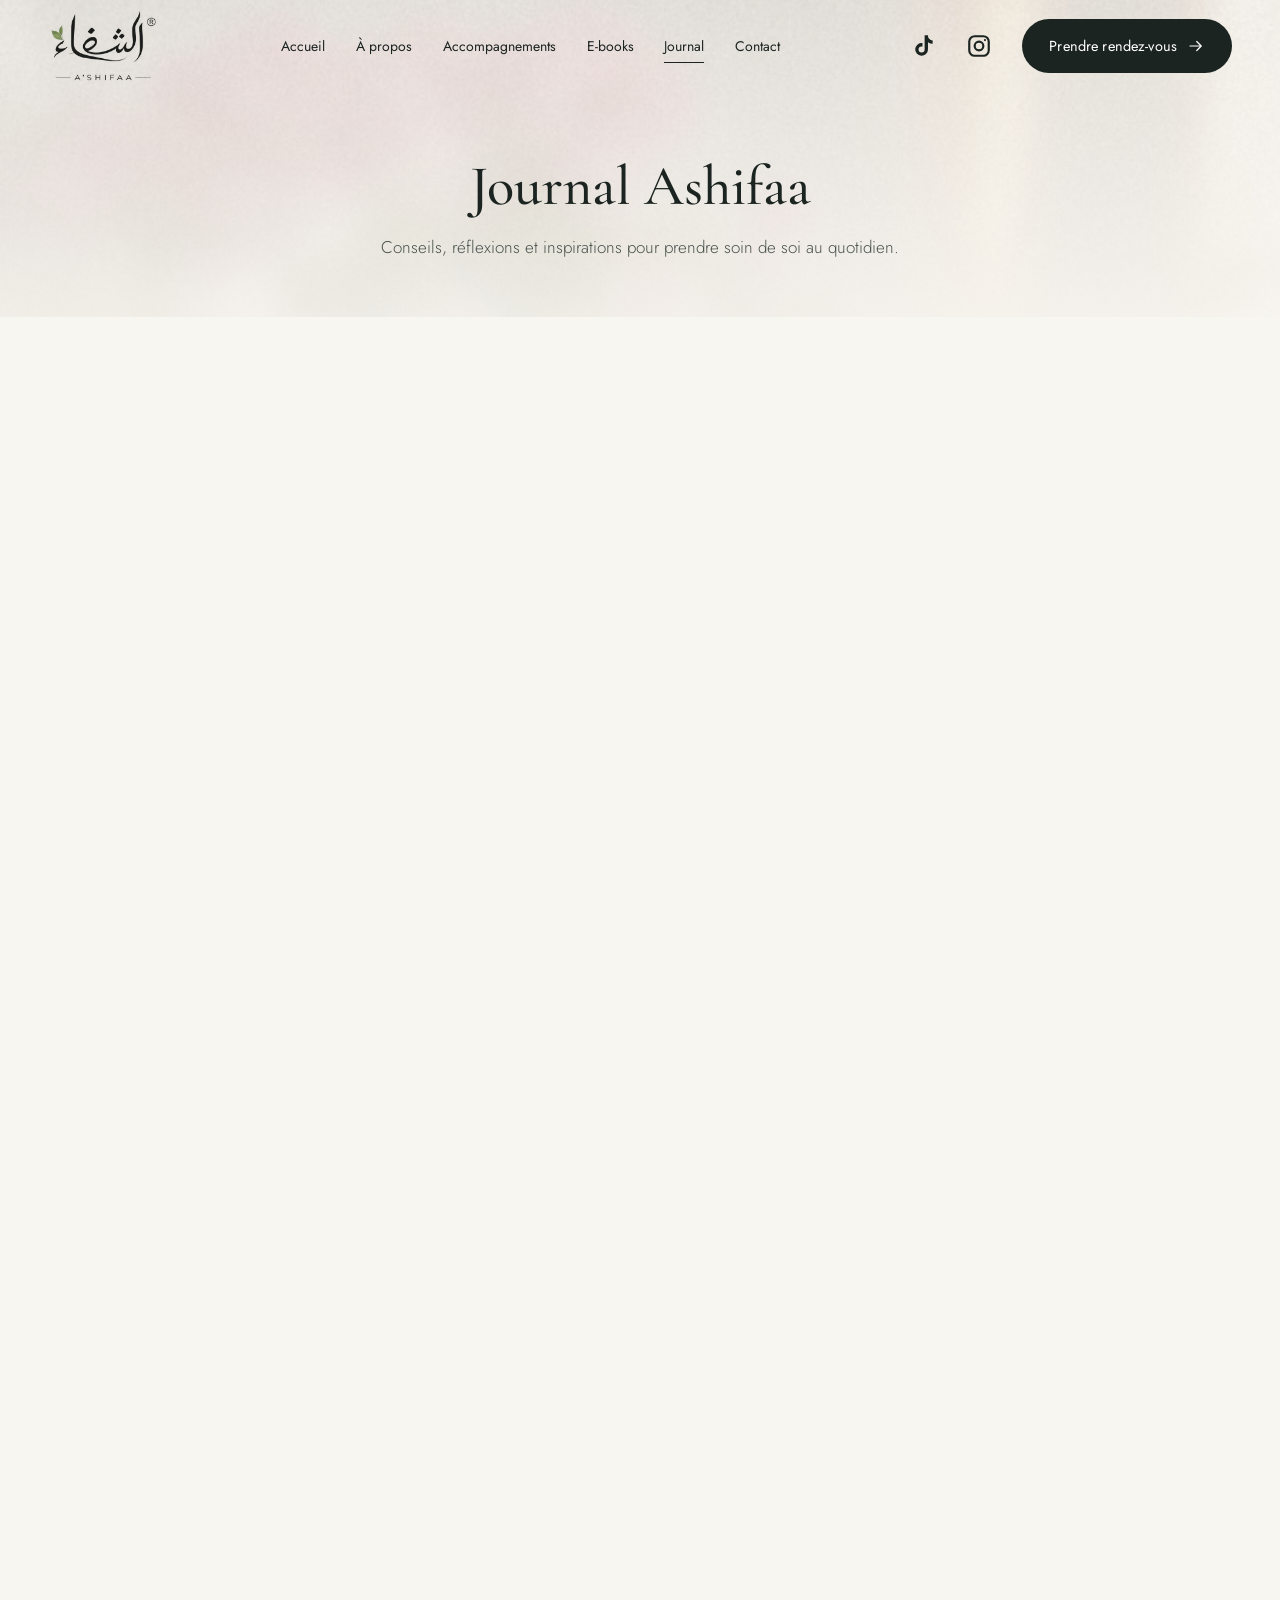
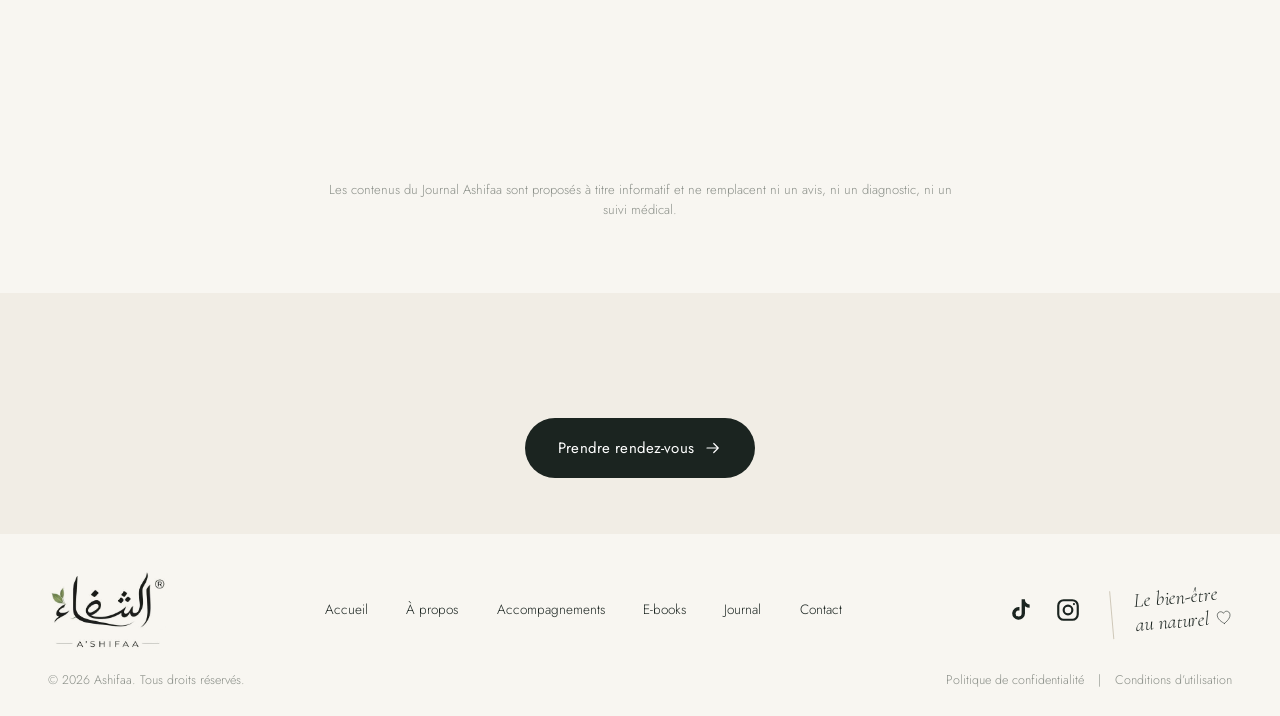
==== commit 9b0e656d: "Hero centré avec logo dominant, titre supprimé, emojis remplacés par des icônes au trait Co-Authored" ====
--- a/journal.html
+++ b/journal.html
@@ -79,8 +79,8 @@
   <p>Conseils, réflexions et inspirations pour prendre soin de soi au quotidien.</p>
 </section>
 <div class="container page page--narrow">
-<div class="articles"><article class="article reveal" id="sommeil"><span class="article__emoji" aria-hidden="true">🌙</span><h2>Bien dormir, c’est aussi prendre soin de soi</h2><p>Le sommeil est souvent la première chose qu’on sacrifie quand les journées se remplissent. Pourtant, bien dormir change beaucoup de choses : l’énergie, l’humeur, la capacité à gérer le stress. Diminuer les écrans avant de dormir, garder des horaires réguliers, et t’accorder un vrai moment de calme avant de te coucher — rien de spectaculaire, juste des gestes simples, répétés avec régularité.</p></article><article class="article reveal" id="stress"><span class="article__emoji" aria-hidden="true">🌬️</span><h2>Quand le stress s’installe : 5 petites choses à faire</h2><p>Quand le stress prend de la place, il n’est pas toujours possible de tout changer d’un coup. Voici cinq petites choses à essayer : respirer profondément quelques minutes, marcher un peu, écrire ce qui pèse sur toi, réduire les sollicitations autour de toi, et t’accorder un moment de calme, même court. De petits gestes, mais qui peuvent faire une vraie différence.</p></article><article class="article reveal" id="graines"><span class="article__emoji" aria-hidden="true">🌾</span><h2>Les graines dans l’alimentation : comment les intégrer facilement ?</h2><p>Lin, courge, tournesol, sésame, chia… les graines sont faciles à ajouter à l’alimentation, sans rien bouleverser. Tu peux les parsemer sur un yaourt, une salade ou un porridge, les ajouter à une pâte à pain ou à un smoothie. Elles apportent de la texture et se glissent facilement dans des repas simples.</p><img src="Assets/web/graines-cuilleres.jpg" alt="" loading="lazy"></article><article class="article reveal" id="assiette"><span class="article__emoji" aria-hidden="true">🥗</span><h2>Une assiette simple pour prendre soin de son énergie</h2><p>Pas besoin de règles compliquées pour composer une assiette qui te fait du bien : des légumes, une source de protéines, des féculents complets et un peu de matière grasse de qualité suffisent souvent. L’idée n’est pas de suivre un modèle parfait, mais de trouver une base simple que tu peux réellement reproduire, jour après jour.</p></article><article class="article reveal" id="emotions"><span class="article__emoji" aria-hidden="true">🤍</span><h2>Quand les émotions prennent beaucoup de place</h2><p>Il y a des jours où les émotions débordent, sans qu’on sache toujours pourquoi. Plutôt que de les repousser, tu peux essayer de les accueillir : nommer ce que tu ressens, t’accorder le droit de le ressentir, sans te juger. Le calme revient rarement d’un coup — il se retrouve doucement, un peu à la fois.</p><img src="Assets/web/roses-blanches.jpg" alt="" loading="lazy"></article><article class="article reveal" id="habitudes"><span class="article__emoji" aria-hidden="true">🌿</span><h2>5 habitudes simples pour prendre davantage soin de soi</h2><p>Boire suffisamment d’eau, bouger un peu chaque jour, manger à des horaires réguliers, dormir suffisamment, et t’accorder de vraies pauses : des habitudes simples, mais faciles à négliger. Pas besoin de toutes les mettre en place en même temps — choisir une seule habitude et la tenir dans la durée est déjà un vrai pas.</p><img src="Assets/web/eau-citron.jpg" alt="" loading="lazy"></article><article class="article reveal" id="miel"><span class="article__emoji" aria-hidden="true">🍯</span><h2>Le miel dans la tradition prophétique</h2><p>Le miel occupe une place particulière dans la tradition prophétique, où il est mentionné pour ses bienfaits. Sur le plan nutritionnel, il contient aussi des antioxydants et des sucres naturels. Cette double dimension, traditionnelle et nutritionnelle, mérite d’être distinguée clairement : un bel ajout à l’alimentation, sans pour autant remplacer un traitement médical.</p></article><article class="article reveal" id="dattes"><span class="article__emoji" aria-hidden="true">🌴</span><h2>Les dattes : un aliment présent dans la tradition musulmane</h2><p>Les dattes occupent une place importante dans la tradition musulmane, notamment pendant le Ramadan. Elles sont aussi une bonne source d’énergie, de fibres et de minéraux. Faciles à emporter, elles peuvent accompagner une collation, un petit-déjeuner ou simplement un moment de pause dans la journée.</p><img src="Assets/web/figues.jpg" alt="" loading="lazy"></article><article class="article reveal" id="ralentir"><span class="article__emoji" aria-hidden="true">☁️</span><h2>Et si prendre soin de soi commençait par ralentir ?</h2><p>On associe souvent le bien-être à l’action : faire plus, mieux, plus vite. Mais parfois, prendre soin de soi commence simplement par ralentir — accepter de ne pas être productive à chaque instant, et laisser une vraie place au repos. Ce n’est pas de la paresse : c’est une façon de se respecter.</p></article><article class="article reveal" id="corps"><span class="article__emoji" aria-hidden="true">✋</span><h2>Le corps nous parle aussi</h2><p>Fatigue, faim, tensions, sommeil qui se dérègle : le corps envoie souvent des signaux avant que quelque chose ne devienne difficile à porter. Apprendre à les observer, sans chercher à s’auto-diagnostiquer, est une première étape. Si un signal persiste ou t’inquiète, il reste toujours important d’en parler à un professionnel de santé.</p></article></div>
-<section class="gestes reveal" aria-labelledby="gestes-t"><h2 id="gestes-t">🌱 Les petits gestes Ashifaa</h2>
+<div class="articles"><article class="article reveal" id="sommeil"><span class="article__emoji" aria-hidden="true"><svg class="ei" viewBox="0 0 24 24" aria-hidden="true"><path d="M20 14.5A8.5 8.5 0 0 1 9.5 4a8.5 8.5 0 1 0 10.5 10.5z"/></svg></span><h2>Bien dormir, c’est aussi prendre soin de soi</h2><p>Le sommeil est souvent la première chose qu’on sacrifie quand les journées se remplissent. Pourtant, bien dormir change beaucoup de choses : l’énergie, l’humeur, la capacité à gérer le stress. Diminuer les écrans avant de dormir, garder des horaires réguliers, et t’accorder un vrai moment de calme avant de te coucher — rien de spectaculaire, juste des gestes simples, répétés avec régularité.</p></article><article class="article reveal" id="stress"><span class="article__emoji" aria-hidden="true"><svg class="ei" viewBox="0 0 24 24" aria-hidden="true"><path d="M3 8h11a3 3 0 1 0-3-3"/><path d="M3 12h16a3 3 0 1 1-3 3"/><path d="M3 16h7"/></svg></span><h2>Quand le stress s’installe : 5 petites choses à faire</h2><p>Quand le stress prend de la place, il n’est pas toujours possible de tout changer d’un coup. Voici cinq petites choses à essayer : respirer profondément quelques minutes, marcher un peu, écrire ce qui pèse sur toi, réduire les sollicitations autour de toi, et t’accorder un moment de calme, même court. De petits gestes, mais qui peuvent faire une vraie différence.</p></article><article class="article reveal" id="graines"><span class="article__emoji" aria-hidden="true"><svg class="ei" viewBox="0 0 24 24" aria-hidden="true"><path d="M12 21V9"/><path d="M12 9c-2.500 0-4-1.500-4-4 2.500 0 4 1.500 4 4zM12 9c2.500 0 4-1.500 4-4-2.500 0-4 1.500-4 4z"/><path d="M12 15c-2.500 0-4-1.500-4-4M12 15c2.500 0 4-1.500 4-4"/></svg></span><h2>Les graines dans l’alimentation : comment les intégrer facilement ?</h2><p>Lin, courge, tournesol, sésame, chia… les graines sont faciles à ajouter à l’alimentation, sans rien bouleverser. Tu peux les parsemer sur un yaourt, une salade ou un porridge, les ajouter à une pâte à pain ou à un smoothie. Elles apportent de la texture et se glissent facilement dans des repas simples.</p><img src="Assets/web/graines-cuilleres.jpg" alt="" loading="lazy"></article><article class="article reveal" id="assiette"><span class="article__emoji" aria-hidden="true"><svg class="ei" viewBox="0 0 24 24" aria-hidden="true"><path d="M3 11h18a9 9 0 0 1-18 0z"/><path d="M8 7c0-1.500 1-2 1-3.500M12 7c0-1.500 1-2 1-3.500M16 7c0-1.500 1-2 1-3.500"/></svg></span><h2>Une assiette simple pour prendre soin de son énergie</h2><p>Pas besoin de règles compliquées pour composer une assiette qui te fait du bien : des légumes, une source de protéines, des féculents complets et un peu de matière grasse de qualité suffisent souvent. L’idée n’est pas de suivre un modèle parfait, mais de trouver une base simple que tu peux réellement reproduire, jour après jour.</p></article><article class="article reveal" id="emotions"><span class="article__emoji" aria-hidden="true"><svg class="ei" viewBox="0 0 24 24" aria-hidden="true"><path d="M12 20S4 15 4 9.500A4.500 4.500 0 0 1 12 7a4.500 4.500 0 0 1 8 2.500C20 15 12 20 12 20z"/></svg></span><h2>Quand les émotions prennent beaucoup de place</h2><p>Il y a des jours où les émotions débordent, sans qu’on sache toujours pourquoi. Plutôt que de les repousser, tu peux essayer de les accueillir : nommer ce que tu ressens, t’accorder le droit de le ressentir, sans te juger. Le calme revient rarement d’un coup — il se retrouve doucement, un peu à la fois.</p><img src="Assets/web/roses-blanches.jpg" alt="" loading="lazy"></article><article class="article reveal" id="habitudes"><span class="article__emoji" aria-hidden="true"><svg class="ei" viewBox="0 0 24 24" aria-hidden="true"><path d="M20 4C10 4 4 9 4 15c0 2.500 1.500 4.500 3.500 5C16 20 20 13 20 4z"/><path d="M6 19c3-5 7-9 12-12"/></svg></span><h2>5 habitudes simples pour prendre davantage soin de soi</h2><p>Boire suffisamment d’eau, bouger un peu chaque jour, manger à des horaires réguliers, dormir suffisamment, et t’accorder de vraies pauses : des habitudes simples, mais faciles à négliger. Pas besoin de toutes les mettre en place en même temps — choisir une seule habitude et la tenir dans la durée est déjà un vrai pas.</p><img src="Assets/web/eau-citron.jpg" alt="" loading="lazy"></article><article class="article reveal" id="miel"><span class="article__emoji" aria-hidden="true"><svg class="ei" viewBox="0 0 24 24" aria-hidden="true"><path d="M8 4h8v3H8z"/><path d="M7 7h10l1 3v8a3 3 0 0 1-3 3H9a3 3 0 0 1-3-3v-8z"/><path d="M6 13h12"/></svg></span><h2>Le miel dans la tradition prophétique</h2><p>Le miel occupe une place particulière dans la tradition prophétique, où il est mentionné pour ses bienfaits. Sur le plan nutritionnel, il contient aussi des antioxydants et des sucres naturels. Cette double dimension, traditionnelle et nutritionnelle, mérite d’être distinguée clairement : un bel ajout à l’alimentation, sans pour autant remplacer un traitement médical.</p></article><article class="article reveal" id="dattes"><span class="article__emoji" aria-hidden="true"><svg class="ei" viewBox="0 0 24 24" aria-hidden="true"><path d="M12 21V11"/><path d="M12 11C9 11 6 9.500 4.500 7c3 0 6 1 7.500 4zM12 11c3 0 6-1.500 7.500-4-3 0-6 1-7.500 4z"/><path d="M12 11C11 8 12 5.500 13 4c-2 .5-3.500 3-1 7z"/></svg></span><h2>Les dattes : un aliment présent dans la tradition musulmane</h2><p>Les dattes occupent une place importante dans la tradition musulmane, notamment pendant le Ramadan. Elles sont aussi une bonne source d’énergie, de fibres et de minéraux. Faciles à emporter, elles peuvent accompagner une collation, un petit-déjeuner ou simplement un moment de pause dans la journée.</p><img src="Assets/web/figues.jpg" alt="" loading="lazy"></article><article class="article reveal" id="ralentir"><span class="article__emoji" aria-hidden="true"><svg class="ei" viewBox="0 0 24 24" aria-hidden="true"><path d="M7 18a4 4 0 0 1-.5-8A5.500 5.500 0 0 1 17 8.500 4.500 4.500 0 0 1 17.500 18z"/></svg></span><h2>Et si prendre soin de soi commençait par ralentir ?</h2><p>On associe souvent le bien-être à l’action : faire plus, mieux, plus vite. Mais parfois, prendre soin de soi commence simplement par ralentir — accepter de ne pas être productive à chaque instant, et laisser une vraie place au repos. Ce n’est pas de la paresse : c’est une façon de se respecter.</p></article><article class="article reveal" id="corps"><span class="article__emoji" aria-hidden="true"><svg class="ei" viewBox="0 0 24 24" aria-hidden="true"><path d="M8 13V6.500a1.500 1.500 0 0 1 3 0V11m0-5.500V4.500a1.500 1.500 0 0 1 3 0V11m0-4.500a1.500 1.500 0 0 1 3 0V15c0 3.500-2.500 6-6 6-3 0-4.500-1.500-6-4l-2-3.500a1.500 1.500 0 0 1 2.500-1.500L8 14"/></svg></span><h2>Le corps nous parle aussi</h2><p>Fatigue, faim, tensions, sommeil qui se dérègle : le corps envoie souvent des signaux avant que quelque chose ne devienne difficile à porter. Apprendre à les observer, sans chercher à s’auto-diagnostiquer, est une première étape. Si un signal persiste ou t’inquiète, il reste toujours important d’en parler à un professionnel de santé.</p></article></div>
+<section class="gestes reveal" aria-labelledby="gestes-t"><h2 id="gestes-t"><svg class="ei" viewBox="0 0 24 24" aria-hidden="true"><path d="M12 21v-8"/><path d="M12 13c0-4 3-6 7-6 0 4-3 6-7 6zM12 15c0-3-2.500-5-6-5 0 3.500 2.500 5 6 5z"/></svg> Les petits gestes Ashifaa</h2>
 <p>Aujourd’hui, prends 10 minutes pour marcher sans téléphone. Pas pour être productive. Pas pour atteindre un objectif. Juste pour bouger, respirer et laisser ton esprit souffler.</p>
 <p>Avant de vouloir changer toute ta routine, commence par une seule habitude. Une petite chose que tu peux réellement tenir dans ton quotidien vaut mieux qu’une routine parfaite abandonnée après quelques jours.</p></section>
 <p class="disclaimer">Les contenus du Journal Ashifaa sont proposés à titre informatif et ne remplacent ni un avis, ni un diagnostic, ni un suivi médical.</p>
--- a/css/style.css
+++ b/css/style.css
@@ -109,10 +109,9 @@
 .hero { position: relative; min-height: min(100vh, 900px); min-height: min(100svh, 900px); display: flex; flex-direction: column; overflow: hidden; background: var(--ivory); isolation: isolate; }
 .hero__media { position: absolute; inset: 0; z-index: -2; }
 .hero__img {
-  position: absolute; right: 0; top: -8%; width: 78%; height: 116%; object-fit: cover; object-position: 40% 40%;
+  position: absolute; left: 0; right: 0; top: -8%; width: 100%; height: 116%; object-fit: cover; object-position: 50% 40%;
   will-change: transform; transform: translate3d(0, var(--py, 0px), 0) scale(1.04);
-  -webkit-mask-image: linear-gradient(90deg, transparent 0, #000 38%); mask-image: linear-gradient(90deg, transparent 0, #000 38%);
-  opacity: .95;
+  opacity: .6;
 }
 .hero__veil { position: absolute; inset: 0; background:
   linear-gradient(180deg, rgba(248, 246, 241, .7) 0, rgba(248, 246, 241, 0) 22%),
@@ -125,7 +124,7 @@
 .sway--b { transform-origin: 100% 50%; animation-duration: 11s; }
 @keyframes sway { from { transform: rotate(-1.6deg); } to { transform: rotate(1.6deg); } }
 
-.hero__inner { flex: 1; width: 100%; max-width: 1480px; margin-inline: auto; padding: calc(var(--header-h) + 38px) var(--gut) 20px; display: grid; grid-template-columns: minmax(0, 1.3fr) minmax(0, .9fr) minmax(0, .4fr); align-items: center; gap: 20px; position: relative; }
+.hero__inner { flex: 1; width: 100%; max-width: 1480px; margin-inline: auto; padding: calc(var(--header-h) + 38px) var(--gut) 20px; display: flex; justify-content: center; align-items: center; text-align: center; position: relative; }
 .eyebrow { font-size: 12.5px; letter-spacing: .26em; text-transform: uppercase; font-weight: 400; color: var(--ink); margin-bottom: 20px; }
 .hero__title { font-family: var(--serif); font-weight: 500; font-size: clamp(2.4rem, 4.4vw, 4.2rem); line-height: 1.08; letter-spacing: -.005em; color: var(--ink); }
 .hero__title .line { display: block; overflow: hidden; padding-bottom: .08em; }
@@ -154,7 +153,7 @@
 
 /* ---------- Titres de section ---------- */
 .section-title { display: flex; align-items: center; gap: 22px; font-family: var(--sans); font-weight: 400; font-size: 15px; letter-spacing: .3em; text-transform: uppercase; color: var(--ink); margin-bottom: 28px; }
-.section-title::after { content: ""; flex: 0 1 60px; height: 1px; background: var(--ink); }
+.section-title::after { content: none; }
 
 /* ---------- Scroll reveal ---------- */
 .js .reveal { opacity: 0; transform: translateY(30px); transition: opacity 1s var(--ease), transform 1s var(--ease); transition-delay: var(--d, 0s); }
@@ -471,3 +470,19 @@
 @media (max-width: 860px) {
   .jcards, .split, .contact-grid { grid-template-columns: minmax(0, 1fr); }
 }
+
+/* ---------- Héro centré, logo dominant ---------- */
+.sr-only { position: absolute; width: 1px; height: 1px; padding: 0; margin: -1px; overflow: hidden; clip: rect(0, 0, 0, 0); white-space: nowrap; border: 0; }
+.hero__text { display: flex; flex-direction: column; align-items: center; }
+.hero__logo { width: min(78vw, 560px); height: auto; margin-top: clamp(0px, 2vh, 20px); }
+.hero__tag { font-family: var(--serif); font-style: italic; font-size: clamp(1.25rem, 2vw, 1.7rem); color: var(--ink-2); margin-top: 8px; }
+.hero__ctas { justify-content: center; }
+.assurances { justify-content: center; }
+.hero__bottom { display: flex; flex-direction: column; align-items: center; }
+.hero__quote { margin-inline: auto; }
+
+/* ---------- Icônes au trait (remplacent les emojis) ---------- */
+.ei { width: 1em; height: 1em; fill: none; stroke: currentColor; stroke-width: 1.5; stroke-linecap: round; stroke-linejoin: round; vertical-align: -.14em; flex: none; }
+.jcard__emoji, .article__emoji { color: var(--forest-2); }
+.gestes h2 { display: flex; align-items: center; gap: 10px; }
+.gestes h2 .ei { color: var(--forest-2); }
